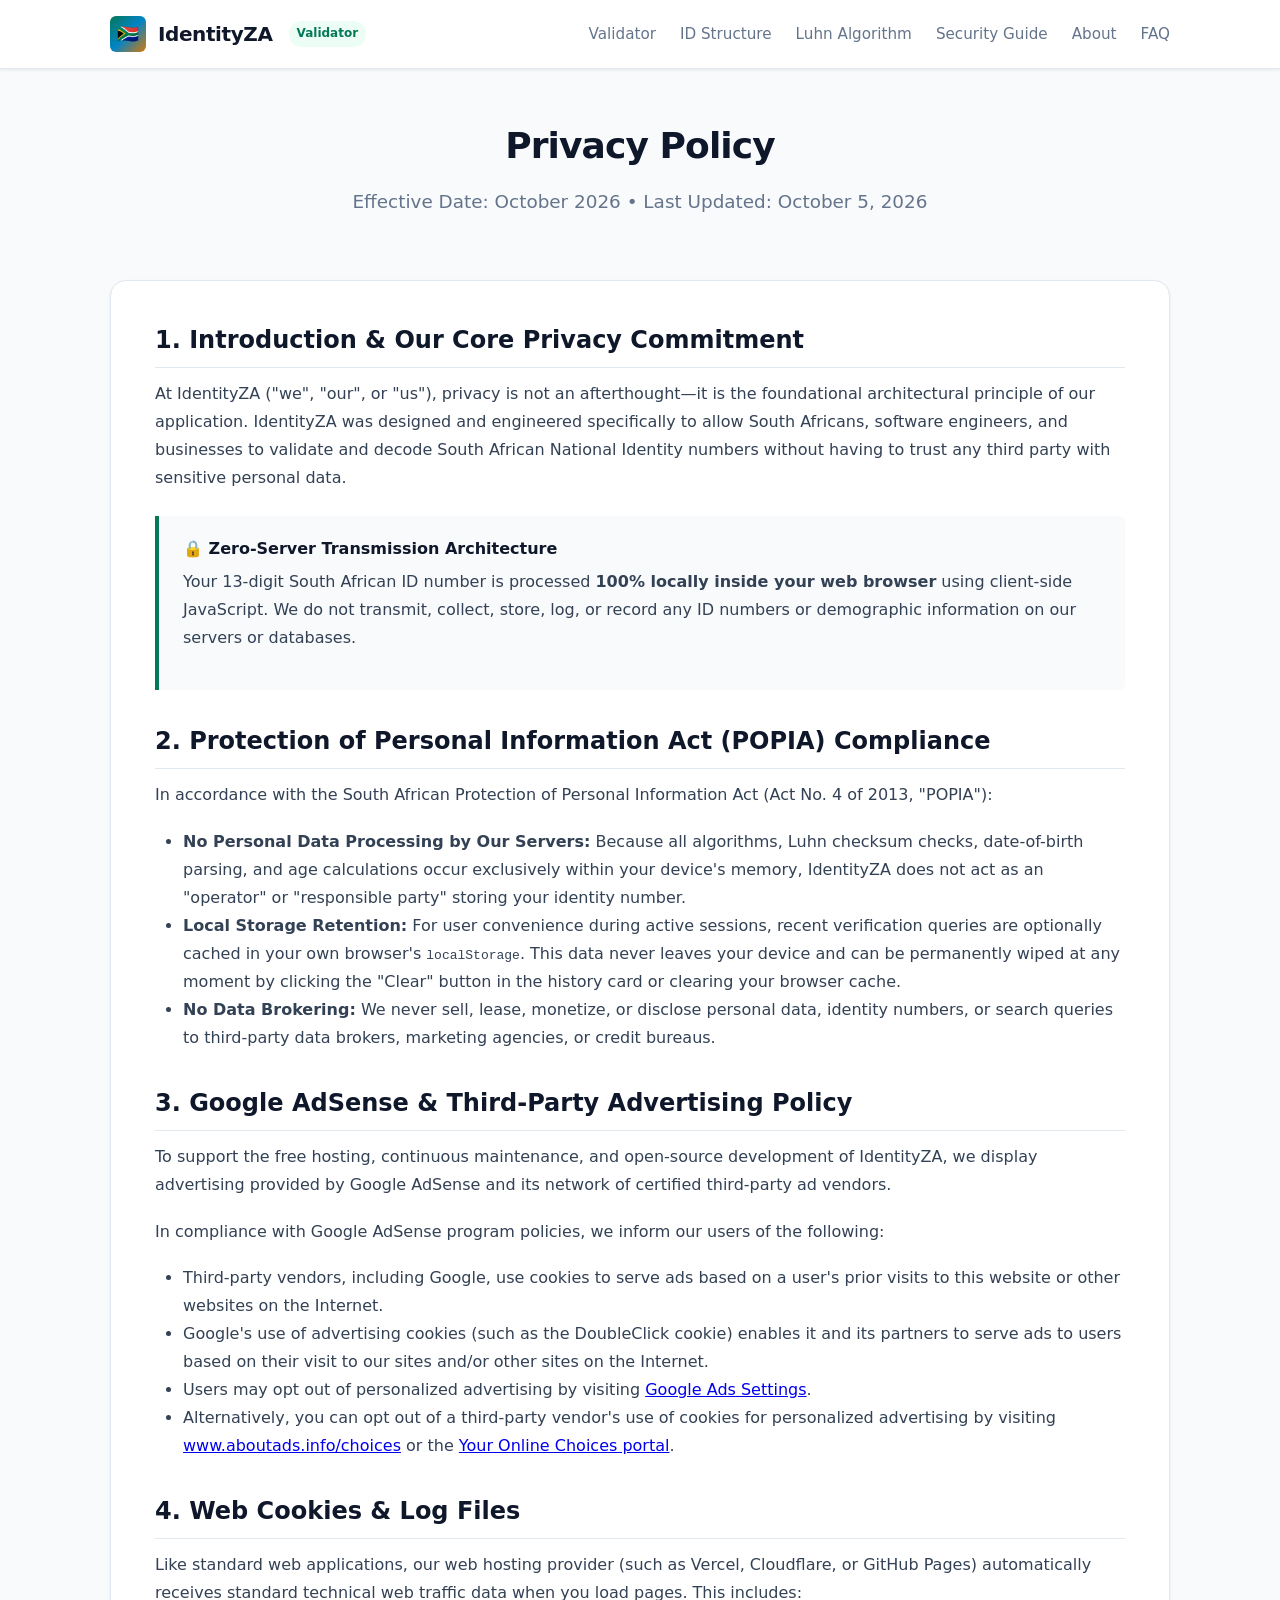
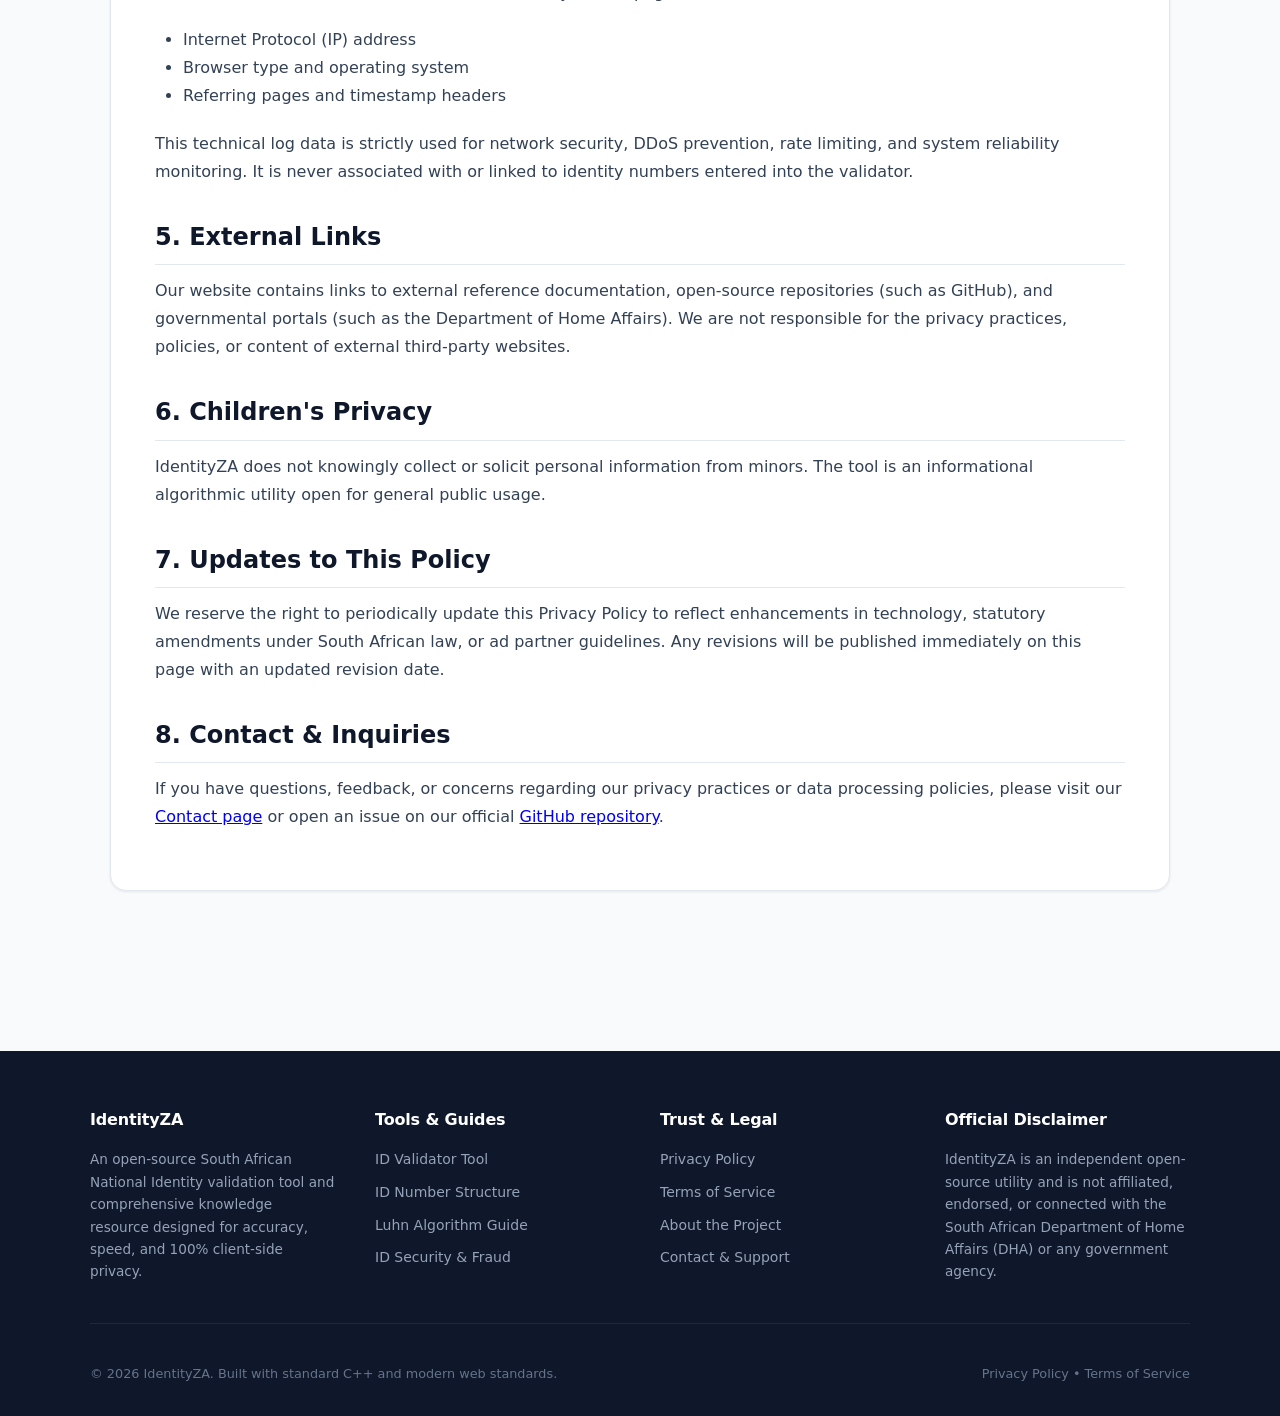
==== web/privacy.html @ 0f30c58f "Update website pages" ====
<!DOCTYPE html>
<html lang="en">
<head>
  <meta charset="UTF-8">
  <meta name="viewport" content="width=device-width, initial-scale=1.0">
  <title>Privacy Policy - IdentityZA</title>
  <meta name="description" content="IdentityZA Privacy Policy: Learn how our zero-server client-side architecture protects your personal information, in compliance with POPIA and Google AdSense guidelines.">
  <link rel="stylesheet" href="style.css">
</head>
<body>

  <!-- Site Navigation -->
  <header class="site-header">
    <div class="header-container">
      <a href="index.html" class="brand">
        <span class="brand-flag">🇿🇦</span>
        <span class="brand-title">IdentityZA</span>
        <span class="brand-tag">Validator</span>
      </a>
      <nav class="nav-links">
        <a href="index.html#validator">Validator</a>
        <a href="index.html#how-it-works">ID Structure</a>
        <a href="index.html#luhn-algorithm">Luhn Algorithm</a>
        <a href="index.html#security-guide">Security Guide</a>
        <a href="about.html">About</a>
        <a href="index.html#faq">FAQ</a>
      </nav>
    </div>
  </header>

  <main class="main-content">
    <div class="page-hero">
      <h1>Privacy Policy</h1>
      <p>Effective Date: October 2026 • Last Updated: October 5, 2026</p>
    </div>

    <article class="page-body">
      <h2>1. Introduction & Our Core Privacy Commitment</h2>
      <p>At IdentityZA ("we", "our", or "us"), privacy is not an afterthought—it is the foundational architectural principle of our application. IdentityZA was designed and engineered specifically to allow South Africans, software engineers, and businesses to validate and decode South African National Identity numbers without having to trust any third party with sensitive personal data.</p>
      
      <div class="callout-box">
        <h4>🔒 Zero-Server Transmission Architecture</h4>
        <p>Your 13-digit South African ID number is processed <strong>100% locally inside your web browser</strong> using client-side JavaScript. We do not transmit, collect, store, log, or record any ID numbers or demographic information on our servers or databases.</p>
      </div>

      <h2>2. Protection of Personal Information Act (POPIA) Compliance</h2>
      <p>In accordance with the South African Protection of Personal Information Act (Act No. 4 of 2013, "POPIA"):</p>
      <ul>
        <li><strong>No Personal Data Processing by Our Servers:</strong> Because all algorithms, Luhn checksum checks, date-of-birth parsing, and age calculations occur exclusively within your device's memory, IdentityZA does not act as an "operator" or "responsible party" storing your identity number.</li>
        <li><strong>Local Storage Retention:</strong> For user convenience during active sessions, recent verification queries are optionally cached in your own browser's <code>localStorage</code>. This data never leaves your device and can be permanently wiped at any moment by clicking the "Clear" button in the history card or clearing your browser cache.</li>
        <li><strong>No Data Brokering:</strong> We never sell, lease, monetize, or disclose personal data, identity numbers, or search queries to third-party data brokers, marketing agencies, or credit bureaus.</li>
      </ul>

      <h2>3. Google AdSense & Third-Party Advertising Policy</h2>
      <p>To support the free hosting, continuous maintenance, and open-source development of IdentityZA, we display advertising provided by Google AdSense and its network of certified third-party ad vendors.</p>
      <p>In compliance with Google AdSense program policies, we inform our users of the following:</p>
      <ul>
        <li>Third-party vendors, including Google, use cookies to serve ads based on a user's prior visits to this website or other websites on the Internet.</li>
        <li>Google's use of advertising cookies (such as the DoubleClick cookie) enables it and its partners to serve ads to users based on their visit to our sites and/or other sites on the Internet.</li>
        <li>Users may opt out of personalized advertising by visiting <a href="https://www.google.com/settings/ads" target="_blank" rel="noopener noreferrer">Google Ads Settings</a>.</li>
        <li>Alternatively, you can opt out of a third-party vendor's use of cookies for personalized advertising by visiting <a href="https://www.aboutads.info/choices/" target="_blank" rel="noopener noreferrer">www.aboutads.info/choices</a> or the <a href="https://www.youronlinechoices.com/" target="_blank" rel="noopener noreferrer">Your Online Choices portal</a>.</li>
      </ul>

      <h2>4. Web Cookies & Log Files</h2>
      <p>Like standard web applications, our web hosting provider (such as Vercel, Cloudflare, or GitHub Pages) automatically receives standard technical web traffic data when you load pages. This includes:</p>
      <ul>
        <li>Internet Protocol (IP) address</li>
        <li>Browser type and operating system</li>
        <li>Referring pages and timestamp headers</li>
      </ul>
      <p>This technical log data is strictly used for network security, DDoS prevention, rate limiting, and system reliability monitoring. It is never associated with or linked to identity numbers entered into the validator.</p>

      <h2>5. External Links</h2>
      <p>Our website contains links to external reference documentation, open-source repositories (such as GitHub), and governmental portals (such as the Department of Home Affairs). We are not responsible for the privacy practices, policies, or content of external third-party websites.</p>

      <h2>6. Children's Privacy</h2>
      <p>IdentityZA does not knowingly collect or solicit personal information from minors. The tool is an informational algorithmic utility open for general public usage.</p>

      <h2>7. Updates to This Policy</h2>
      <p>We reserve the right to periodically update this Privacy Policy to reflect enhancements in technology, statutory amendments under South African law, or ad partner guidelines. Any revisions will be published immediately on this page with an updated revision date.</p>

      <h2>8. Contact & Inquiries</h2>
      <p>If you have questions, feedback, or concerns regarding our privacy practices or data processing policies, please visit our <a href="contact.html">Contact page</a> or open an issue on our official <a href="https://github.com/Manzini-Son/identityza" target="_blank" rel="noopener noreferrer">GitHub repository</a>.</p>
    </article>
  </main>

  <!-- Site Footer -->
  <footer class="site-footer">
    <div class="footer-container">
      <div class="footer-top">
        <div class="footer-col">
          <h4>IdentityZA</h4>
          <p>An open-source South African National Identity validation tool and comprehensive knowledge resource designed for accuracy, speed, and 100% client-side privacy.</p>
        </div>
        <div class="footer-col">
          <h4>Tools & Guides</h4>
          <ul>
            <li><a href="index.html#validator">ID Validator Tool</a></li>
            <li><a href="index.html#how-it-works">ID Number Structure</a></li>
            <li><a href="index.html#luhn-algorithm">Luhn Algorithm Guide</a></li>
            <li><a href="index.html#security-guide">ID Security & Fraud</a></li>
          </ul>
        </div>
        <div class="footer-col">
          <h4>Trust & Legal</h4>
          <ul>
            <li><a href="privacy.html">Privacy Policy</a></li>
            <li><a href="terms.html">Terms of Service</a></li>
            <li><a href="about.html">About the Project</a></li>
            <li><a href="contact.html">Contact & Support</a></li>
          </ul>
        </div>
        <div class="footer-col">
          <h4>Official Disclaimer</h4>
          <p>IdentityZA is an independent open-source utility and is not affiliated, endorsed, or connected with the South African Department of Home Affairs (DHA) or any government agency.</p>
        </div>
      </div>
      <div class="footer-bottom">
        <p>© 2026 IdentityZA. Built with standard C++ and modern web standards.</p>
        <p><a href="privacy.html">Privacy Policy</a> • <a href="terms.html">Terms of Service</a></p>
      </div>
    </div>
  </footer>

</body>
</html>
---- web/style.css ----
/* identityza - Web Stylesheet */

:root {
  --primary: #047857;         /* Deep emerald */
  --primary-hover: #065f46;
  --primary-light: #ecfdf5;
  --accent: #d97706;          /* Warm amber */
  --bg: #f8fafc;              /* Soft slate background */
  --card-bg: #ffffff;
  --text-main: #0f172a;
  --text-muted: #64748b;
  --border: #e2e8f0;
  --border-focus: #059669;
  --success: #15803d;
  --success-bg: #f0fdf4;
  --danger: #b91c1c;
  --danger-bg: #fef2f2;
  --radius-lg: 16px;
  --radius-md: 10px;
  --radius-sm: 6px;
  --shadow-sm: 0 1px 3px rgba(0, 0, 0, 0.08);
  --shadow-md: 0 4px 6px -1px rgba(0, 0, 0, 0.08), 0 2px 4px -2px rgba(0, 0, 0, 0.06);
  --shadow-lg: 0 10px 15px -3px rgba(0, 0, 0, 0.08), 0 4px 6px -4px rgba(0, 0, 0, 0.04);
  --font-sans: system-ui, -apple-system, BlinkMacSystemFont, 'Segoe UI', Roboto, Helvetica, Arial, sans-serif;
  --font-mono: 'SFMono-Regular', Consolas, 'Liberation Mono', Menlo, Courier, monospace;
}

* {
  box-sizing: border-box;
  margin: 0;
  padding: 0;
}

body {
  font-family: var(--font-sans);
  background-color: var(--bg);
  color: var(--text-main);
  line-height: 1.6;
  min-height: 100vh;
  display: flex;
  flex-direction: column;
}

/* Header & Navigation */
.site-header {
  background: #ffffff;
  border-bottom: 1px solid var(--border);
  padding: 1rem 0;
  position: sticky;
  top: 0;
  z-index: 50;
  box-shadow: var(--shadow-sm);
}

.header-container {
  max-width: 1100px;
  margin: 0 auto;
  padding: 0 1.25rem;
  display: flex;
  align-items: center;
  justify-content: space-between;
}

.brand {
  display: flex;
  align-items: center;
  gap: 0.75rem;
  text-decoration: none;
  color: var(--text-main);
}

.brand-flag {
  display: inline-flex;
  align-items: center;
  justify-content: center;
  width: 36px;
  height: 36px;
  border-radius: var(--radius-sm);
  background: linear-gradient(135deg, #047857 0%, #0284c7 50%, #d97706 100%);
  color: #fff;
  font-weight: 700;
  font-size: 1.1rem;
}

.brand-title {
  font-size: 1.25rem;
  font-weight: 800;
  letter-spacing: -0.02em;
}

.brand-tag {
  background: var(--primary-light);
  color: var(--primary);
  font-size: 0.75rem;
  font-weight: 600;
  padding: 0.2rem 0.5rem;
  border-radius: 999px;
  margin-left: 0.25rem;
}

.nav-links {
  display: flex;
  gap: 1.5rem;
  align-items: center;
}

.nav-links a {
  color: var(--text-muted);
  text-decoration: none;
  font-size: 0.95rem;
  font-weight: 500;
  transition: color 0.15s ease;
}

.nav-links a:hover {
  color: var(--primary);
}

/* Main Layout */
.main-content {
  flex: 1;
  max-width: 1100px;
  margin: 0 auto;
  padding: 1.5rem 1.25rem 3rem;
  width: 100%;
}

/* Google AdSense Wrappers (Policy compliant: safe spacing, labelled as 'Advertisement') */
.ad-slot-wrapper {
  margin: 1.75rem auto;
  text-align: center;
  width: 100%;
  max-width: 970px;
  overflow: hidden;
}

.ad-label {
  display: block;
  font-size: 0.7rem;
  text-transform: uppercase;
  letter-spacing: 0.08em;
  color: var(--text-muted);
  margin-bottom: 0.35rem;
}

.ad-preview-banner {
  display: flex;
  flex-direction: column;
  align-items: center;
  justify-content: center;
  background: #f1f5f9;
  border: 1px dashed #cbd5e1;
  border-radius: var(--radius-md);
  padding: 1.5rem 1rem;
  min-height: 90px;
  color: #475569;
  font-size: 0.85rem;
}

.ad-preview-banner strong {
  color: #0f172a;
  font-size: 0.95rem;
  margin-bottom: 0.25rem;
}

.ad-preview-banner span {
  font-size: 0.8rem;
  color: var(--text-muted);
}

/* Hero Section */
.hero-card {
  background: var(--card-bg);
  border: 1px solid var(--border);
  border-radius: var(--radius-lg);
  padding: 2.25rem;
  box-shadow: var(--shadow-md);
  margin-bottom: 2rem;
}

.hero-header {
  text-align: center;
  max-width: 680px;
  margin: 0 auto 1.75rem;
}

.hero-header h1 {
  font-size: 1.95rem;
  font-weight: 800;
  letter-spacing: -0.025em;
  color: var(--text-main);
  margin-bottom: 0.5rem;
}

.hero-header p {
  color: var(--text-muted);
  font-size: 1.05rem;
}

/* Form & Input Section */
.validator-form {
  max-width: 640px;
  margin: 0 auto;
}

.form-group {
  margin-bottom: 1.25rem;
}

.input-label {
  display: block;
  font-weight: 600;
  font-size: 0.95rem;
  margin-bottom: 0.25rem;
  color: var(--text-main);
}

.input-hint {
  display: block;
  font-size: 0.825rem;
  color: var(--text-muted);
  margin-bottom: 0.5rem;
}

.input-box-wrapper {
  position: relative;
  display: flex;
  align-items: center;
}

.id-input {
  width: 100%;
  padding: 0.875rem 1rem;
  font-size: 1.2rem;
  font-family: var(--font-mono);
  letter-spacing: 0.12em;
  border: 2px solid var(--border);
  border-radius: var(--radius-md);
  background-color: #ffffff;
  color: var(--text-main);
  outline: none;
  transition: all 0.2s ease;
}

.id-input:focus {
  border-color: var(--border-focus);
  box-shadow: 0 0 0 4px rgba(5, 150, 105, 0.15);
}

/* Modern Validation States (:user-invalid and :user-valid) */
.id-input:user-invalid {
  border-color: var(--danger);
  background-color: var(--danger-bg);
}

.id-input:user-valid {
  border-color: var(--success);
}

.input-error-msg {
  display: none;
  color: var(--danger);
  font-size: 0.875rem;
  font-weight: 500;
  margin-top: 0.5rem;
}

/* Sample ID Quick Pills */
.sample-presets {
  margin-top: 0.75rem;
  display: flex;
  flex-wrap: wrap;
  align-items: center;
  gap: 0.5rem;
}

.sample-label {
  font-size: 0.8rem;
  font-weight: 600;
  color: var(--text-muted);
}

.preset-pill {
  background: #f1f5f9;
  border: 1px solid var(--border);
  color: #334155;
  padding: 0.25rem 0.65rem;
  border-radius: 999px;
  font-size: 0.8rem;
  cursor: pointer;
  transition: background 0.15s ease, border-color 0.15s ease;
}

.preset-pill:hover {
  background: #e2e8f0;
  border-color: #cbd5e1;
}

/* Form Actions */
.form-actions {
  display: flex;
  gap: 0.75rem;
  margin-top: 1.5rem;
}

.btn-primary {
  flex: 2;
  background-color: var(--primary);
  color: #ffffff;
  border: none;
  padding: 0.85rem 1.5rem;
  font-size: 1rem;
  font-weight: 600;
  border-radius: var(--radius-md);
  cursor: pointer;
  transition: background-color 0.15s ease, transform 0.05s ease;
}

.btn-primary:hover {
  background-color: var(--primary-hover);
}

.btn-primary:active {
  transform: translateY(1px);
}

.btn-secondary {
  flex: 1;
  background-color: #f1f5f9;
  color: #334155;
  border: 1px solid var(--border);
  padding: 0.85rem 1rem;
  font-size: 0.95rem;
  font-weight: 600;
  border-radius: var(--radius-md);
  cursor: pointer;
  transition: background-color 0.15s ease;
}

.btn-secondary:hover {
  background-color: #e2e8f0;
}

/* Result Card */
.result-card {
  margin-top: 2rem;
  border: 1px solid var(--border);
  border-radius: var(--radius-md);
  background: #ffffff;
  overflow: hidden;
  box-shadow: var(--shadow-sm);
  animation: fadeIn 0.25s ease-out;
}

@keyframes fadeIn {
  from { opacity: 0; transform: translateY(6px); }
  to { opacity: 1; transform: translateY(0); }
}

.result-card-header {
  padding: 1rem 1.25rem;
  background: #f8fafc;
  border-bottom: 1px solid var(--border);
  display: flex;
  align-items: center;
  justify-content: space-between;
}

.status-badge {
  display: inline-flex;
  align-items: center;
  gap: 0.4rem;
  padding: 0.35rem 0.85rem;
  border-radius: 999px;
  font-weight: 700;
  font-size: 0.85rem;
}

.status-valid {
  background-color: var(--success-bg);
  color: var(--success);
  border: 1px solid #bbf7d0;
}

.status-invalid {
  background-color: var(--danger-bg);
  color: var(--danger);
  border: 1px solid #fecaca;
}

.btn-copy {
  background: #ffffff;
  border: 1px solid var(--border);
  color: #334155;
  padding: 0.35rem 0.75rem;
  font-size: 0.8rem;
  font-weight: 600;
  border-radius: var(--radius-sm);
  cursor: pointer;
  transition: all 0.15s ease;
}

.btn-copy:hover {
  background: #f1f5f9;
}

.btn-copy.btn-success {
  background: var(--success);
  color: #ffffff;
  border-color: var(--success);
}

.result-grid {
  display: grid;
  grid-template-columns: repeat(auto-fit, minmax(200px, 1fr));
  gap: 1px;
  background: var(--border);
}

.result-item {
  background: #ffffff;
  padding: 1.15rem 1.25rem;
}

.result-key {
  font-size: 0.8rem;
  text-transform: uppercase;
  letter-spacing: 0.05em;
  color: var(--text-muted);
  margin-bottom: 0.35rem;
}

.result-value {
  font-size: 1.15rem;
  font-weight: 700;
  color: var(--text-main);
}

.val-valid {
  color: var(--success);
}

.val-invalid {
  color: var(--danger);
}

/* History Box */
.history-section {
  margin-top: 1.75rem;
  background: #f8fafc;
  border-radius: var(--radius-md);
  padding: 1rem 1.25rem;
  border: 1px solid var(--border);
}

.history-header {
  display: flex;
  justify-content: space-between;
  align-items: center;
  margin-bottom: 0.75rem;
}

.history-title {
  font-size: 0.9rem;
  font-weight: 700;
  color: var(--text-main);
}

.btn-text-sm {
  background: transparent;
  border: none;
  color: var(--text-muted);
  font-size: 0.8rem;
  cursor: pointer;
  text-decoration: underline;
}

.btn-text-sm:hover {
  color: var(--danger);
}

.history-list {
  list-style: none;
  display: flex;
  flex-direction: column;
  gap: 0.5rem;
}

.history-item {
  display: flex;
  justify-content: space-between;
  align-items: center;
  background: #ffffff;
  border: 1px solid var(--border);
  padding: 0.6rem 0.85rem;
  border-radius: var(--radius-sm);
  font-size: 0.85rem;
  cursor: pointer;
  transition: border-color 0.15s ease;
}

.history-item:hover {
  border-color: var(--primary);
}

.history-main strong {
  font-family: var(--font-mono);
  margin-right: 0.5rem;
}

.badge {
  font-size: 0.7rem;
  padding: 0.15rem 0.45rem;
  border-radius: 999px;
  font-weight: 600;
}

.badge-valid { background: #dcfce7; color: #166534; }
.badge-invalid { background: #fee2e2; color: #991b1b; }

.history-sub {
  color: var(--text-muted);
  font-size: 0.8rem;
}

.history-empty {
  font-size: 0.825rem;
  color: var(--text-muted);
  font-style: italic;
}

/* Educational / SEO Content (High Quality for AdSense Approval) */
.info-section {
  display: grid;
  grid-template-columns: 1fr;
  gap: 2rem;
  margin-top: 2.5rem;
}

.card {
  background: #ffffff;
  border: 1px solid var(--border);
  border-radius: var(--radius-lg);
  padding: 2rem;
  box-shadow: var(--shadow-sm);
}

.card h2 {
  font-size: 1.45rem;
  font-weight: 800;
  margin-bottom: 1rem;
  color: var(--text-main);
}

.card p {
  color: #334155;
  margin-bottom: 1rem;
}

/* Structure Table */
.table-wrapper {
  overflow-x: auto;
  margin: 1.25rem 0;
}

.info-table {
  width: 100%;
  border-collapse: collapse;
  font-size: 0.925rem;
}

.info-table th,
.info-table td {
  padding: 0.75rem 1rem;
  border: 1px solid var(--border);
  text-align: left;
}

.info-table th {
  background: #f1f5f9;
  font-weight: 700;
  color: #1e293b;
}

.info-table tr:nth-child(even) td {
  background: #f8fafc;
}

/* FAQ Section */
.faq-list {
  display: flex;
  flex-direction: column;
  gap: 1rem;
  margin-top: 1rem;
}

.faq-item {
  border: 1px solid var(--border);
  border-radius: var(--radius-md);
  padding: 1.25rem;
  background: #fafafa;
}

.faq-question {
  font-weight: 700;
  font-size: 1.05rem;
  color: var(--text-main);
  margin-bottom: 0.4rem;
}

.faq-answer {
  color: #475569;
  font-size: 0.95rem;
  line-height: 1.6;
}

/* Deep Guide & Educational Styles */
.guide-section {
  margin-top: 2.5rem;
}

.article-card {
  background: var(--card-bg);
  border: 1px solid var(--border);
  border-radius: var(--radius-lg);
  padding: 2.25rem;
  margin-bottom: 2rem;
  box-shadow: var(--shadow-sm);
}

.article-card h2 {
  font-size: 1.6rem;
  font-weight: 800;
  letter-spacing: -0.02em;
  color: var(--text-main);
  margin-bottom: 1rem;
}

.article-card h3 {
  font-size: 1.25rem;
  font-weight: 700;
  color: var(--text-main);
  margin: 1.5rem 0 0.6rem;
}

.article-card p {
  color: #334155;
  font-size: 1rem;
  line-height: 1.7;
  margin-bottom: 1rem;
}

.article-card ul, .article-card ol {
  margin: 0.75rem 0 1.25rem 1.75rem;
  color: #334155;
  line-height: 1.75;
}

.article-card li {
  margin-bottom: 0.4rem;
}

.callout-box {
  background: #f8fafc;
  border-left: 4px solid var(--primary);
  border-radius: 0 var(--radius-sm) var(--radius-sm) 0;
  padding: 1.25rem 1.5rem;
  margin: 1.5rem 0;
}

.callout-box.callout-warning {
  border-left-color: var(--accent);
  background: #fffbeb;
}

.callout-box.callout-info {
  border-left-color: #0284c7;
  background: #f0f9ff;
}

.callout-box h4 {
  font-size: 1rem;
  font-weight: 700;
  margin-bottom: 0.35rem;
  color: var(--text-main);
}

.callout-box p {
  font-size: 0.925rem;
  color: #475569;
  margin: 0;
  line-height: 1.6;
}

.math-walkthrough {
  background: #f1f5f9;
  border: 1px solid var(--border);
  border-radius: var(--radius-md);
  padding: 1.25rem;
  margin: 1.25rem 0;
  font-family: var(--font-mono);
  font-size: 0.9rem;
  overflow-x: auto;
}

.code-block {
  background: #0f172a;
  color: #e2e8f0;
  border-radius: var(--radius-md);
  padding: 1.25rem 1.5rem;
  font-family: var(--font-mono);
  font-size: 0.85rem;
  line-height: 1.6;
  overflow-x: auto;
  margin: 1.25rem 0;
}

.grid-two {
  display: grid;
  grid-template-columns: repeat(auto-fit, minmax(280px, 1fr));
  gap: 1.25rem;
  margin: 1.25rem 0;
}

.grid-card {
  background: #f8fafc;
  border: 1px solid var(--border);
  border-radius: var(--radius-md);
  padding: 1.25rem;
}

.grid-card h4 {
  font-size: 1.05rem;
  font-weight: 700;
  color: var(--text-main);
  margin-bottom: 0.5rem;
}

.grid-card p {
  font-size: 0.9rem;
  color: #475569;
  margin: 0;
  line-height: 1.55;
}

/* Privacy & Disclaimer Notice */
.privacy-banner {
  background: #eff6ff;
  border: 1px solid #bfdbfe;
  border-radius: var(--radius-md);
  padding: 1.25rem;
  display: flex;
  gap: 1rem;
  align-items: flex-start;
  margin-top: 2rem;
}

.privacy-banner-icon {
  font-size: 1.5rem;
}

.privacy-banner-content h3 {
  font-size: 1rem;
  font-weight: 700;
  color: #1e3a8a;
  margin-bottom: 0.25rem;
}

.privacy-banner-content p {
  font-size: 0.875rem;
  color: #1e40af;
  margin: 0;
}

/* Standalone Page Styles */
.page-hero {
  text-align: center;
  margin-bottom: 2.5rem;
  padding: 1.5rem 0;
}

.page-hero h1 {
  font-size: 2.25rem;
  font-weight: 800;
  color: var(--text-main);
  letter-spacing: -0.025em;
  margin-bottom: 0.75rem;
}

.page-hero p {
  font-size: 1.15rem;
  color: var(--text-muted);
  max-width: 680px;
  margin: 0 auto;
}

.page-body {
  background: var(--card-bg);
  border: 1px solid var(--border);
  border-radius: var(--radius-lg);
  padding: 2.5rem 2.75rem;
  box-shadow: var(--shadow-sm);
  margin-bottom: 3rem;
}

.page-body h2 {
  font-size: 1.5rem;
  font-weight: 800;
  color: var(--text-main);
  margin: 2rem 0 0.75rem;
  padding-bottom: 0.5rem;
  border-bottom: 1px solid var(--border);
}

.page-body h2:first-of-type {
  margin-top: 0;
}

.page-body h3 {
  font-size: 1.2rem;
  font-weight: 700;
  color: var(--text-main);
  margin: 1.25rem 0 0.5rem;
}

.page-body p {
  font-size: 1rem;
  line-height: 1.75;
  color: #334155;
  margin-bottom: 1.15rem;
}

.page-body ul, .page-body ol {
  margin: 0.75rem 0 1.25rem 1.75rem;
  color: #334155;
  line-height: 1.75;
}

.contact-card {
  display: flex;
  align-items: center;
  gap: 1.25rem;
  background: #f8fafc;
  border: 1px solid var(--border);
  border-radius: var(--radius-md);
  padding: 1.5rem;
  margin: 1.5rem 0;
}

.contact-icon {
  font-size: 2rem;
}

.contact-info h4 {
  font-size: 1.1rem;
  font-weight: 700;
  color: var(--text-main);
  margin-bottom: 0.25rem;
}

.contact-info p {
  margin: 0;
  color: var(--text-muted);
  font-size: 0.95rem;
}

/* Footer */
.site-footer {
  background: #0f172a;
  color: #94a3b8;
  padding: 3.5rem 1.25rem 2rem;
  margin-top: 4rem;
  font-size: 0.9rem;
}

.footer-container {
  max-width: 1100px;
  margin: 0 auto;
}

.footer-top {
  display: grid;
  grid-template-columns: repeat(auto-fit, minmax(220px, 1fr));
  gap: 2.5rem;
  margin-bottom: 2.5rem;
  padding-bottom: 2.5rem;
  border-bottom: 1px solid #1e293b;
}

.footer-col h4 {
  color: #ffffff;
  font-size: 1rem;
  font-weight: 700;
  margin-bottom: 1rem;
  letter-spacing: -0.01em;
}

.footer-col p {
  font-size: 0.85rem;
  line-height: 1.65;
  color: #94a3b8;
}

.footer-col ul {
  list-style: none;
  padding: 0;
  margin: 0;
}

.footer-col li {
  margin-bottom: 0.6rem;
}

.footer-col a {
  color: #94a3b8;
  text-decoration: none;
  font-size: 0.875rem;
  transition: color 0.15s ease;
}

.footer-col a:hover {
  color: #38bdf8;
}

.footer-bottom {
  display: flex;
  flex-wrap: wrap;
  align-items: center;
  justify-content: space-between;
  gap: 1rem;
  font-size: 0.8rem;
  color: #64748b;
}

.footer-bottom a {
  color: #64748b;
  text-decoration: none;
}

.footer-bottom a:hover {
  color: #94a3b8;
}

@media (max-width: 768px) {
  .hero-card {
    padding: 1.5rem;
  }
  .form-actions {
    flex-direction: column;
  }
  .btn-primary, .btn-secondary {
    width: 100%;
  }
  .page-body {
    padding: 1.5rem;
  }
  .nav-links {
    gap: 0.85rem;
  }
}
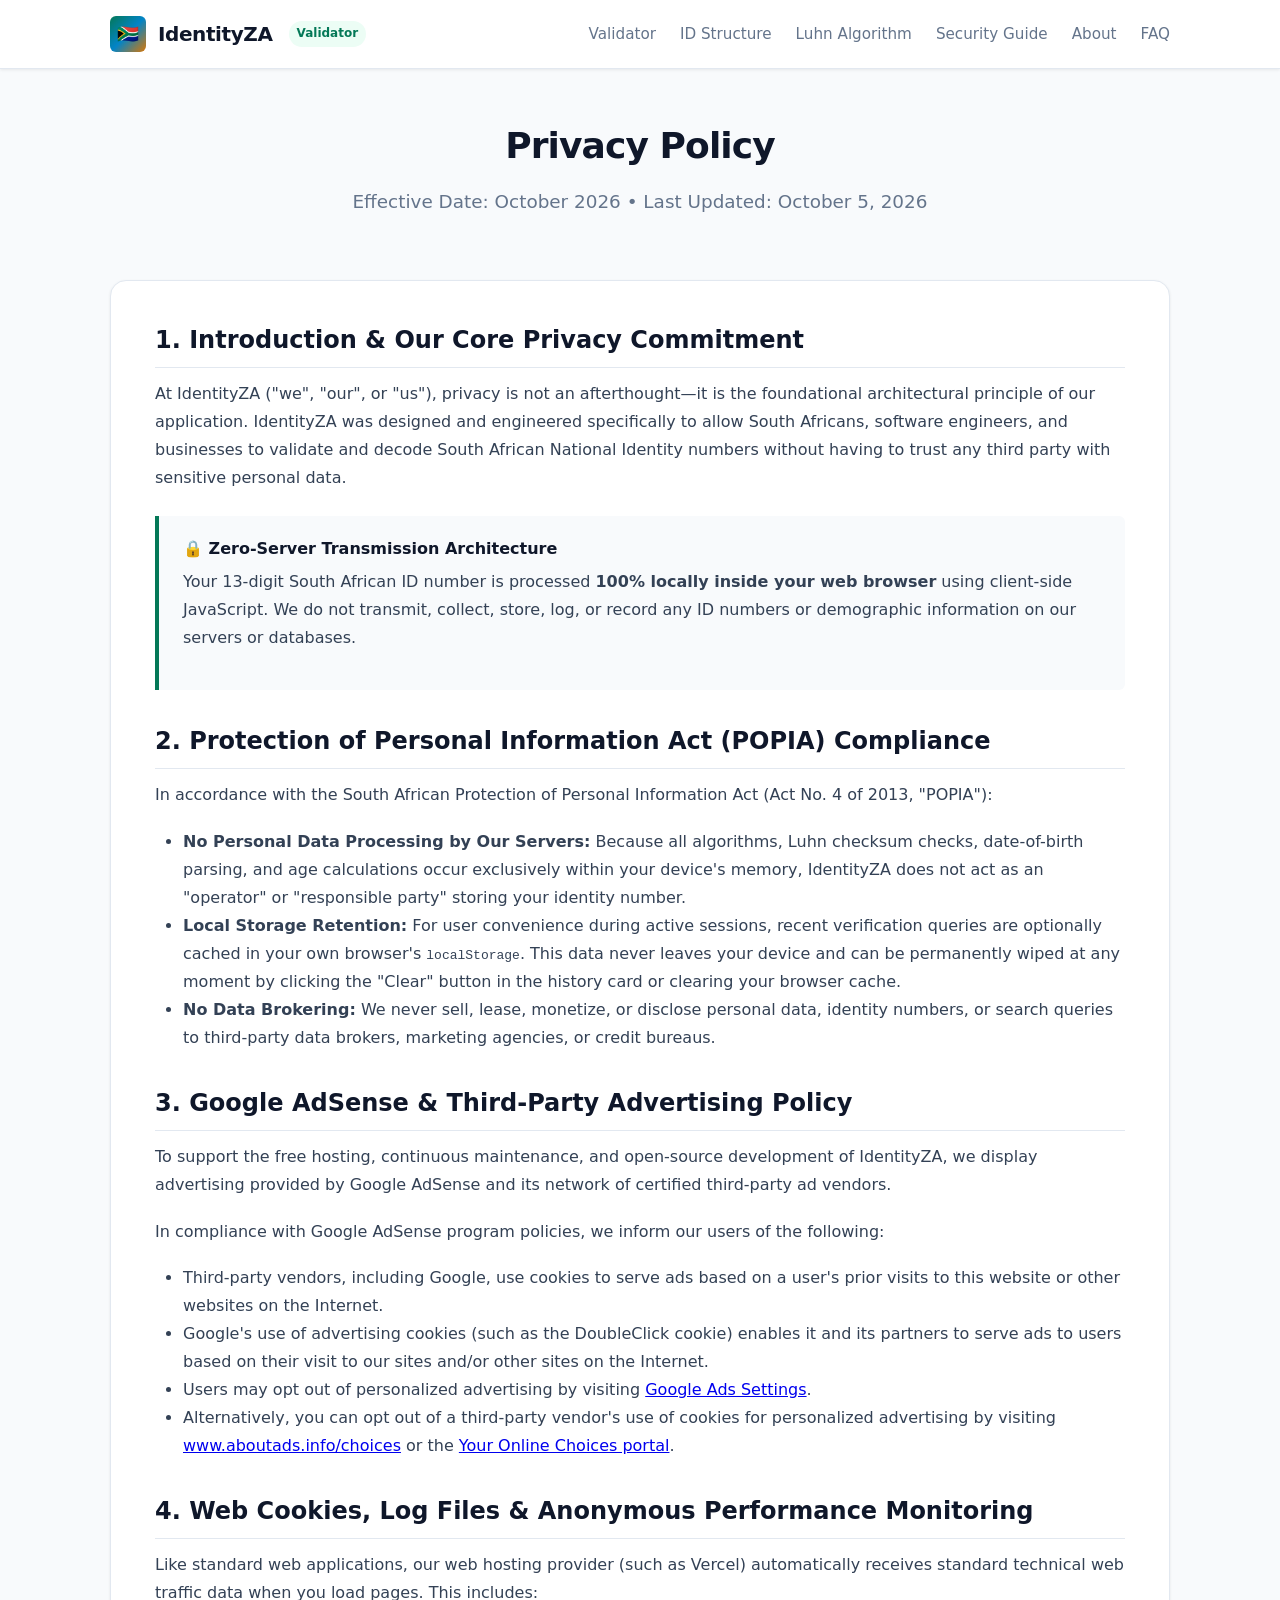
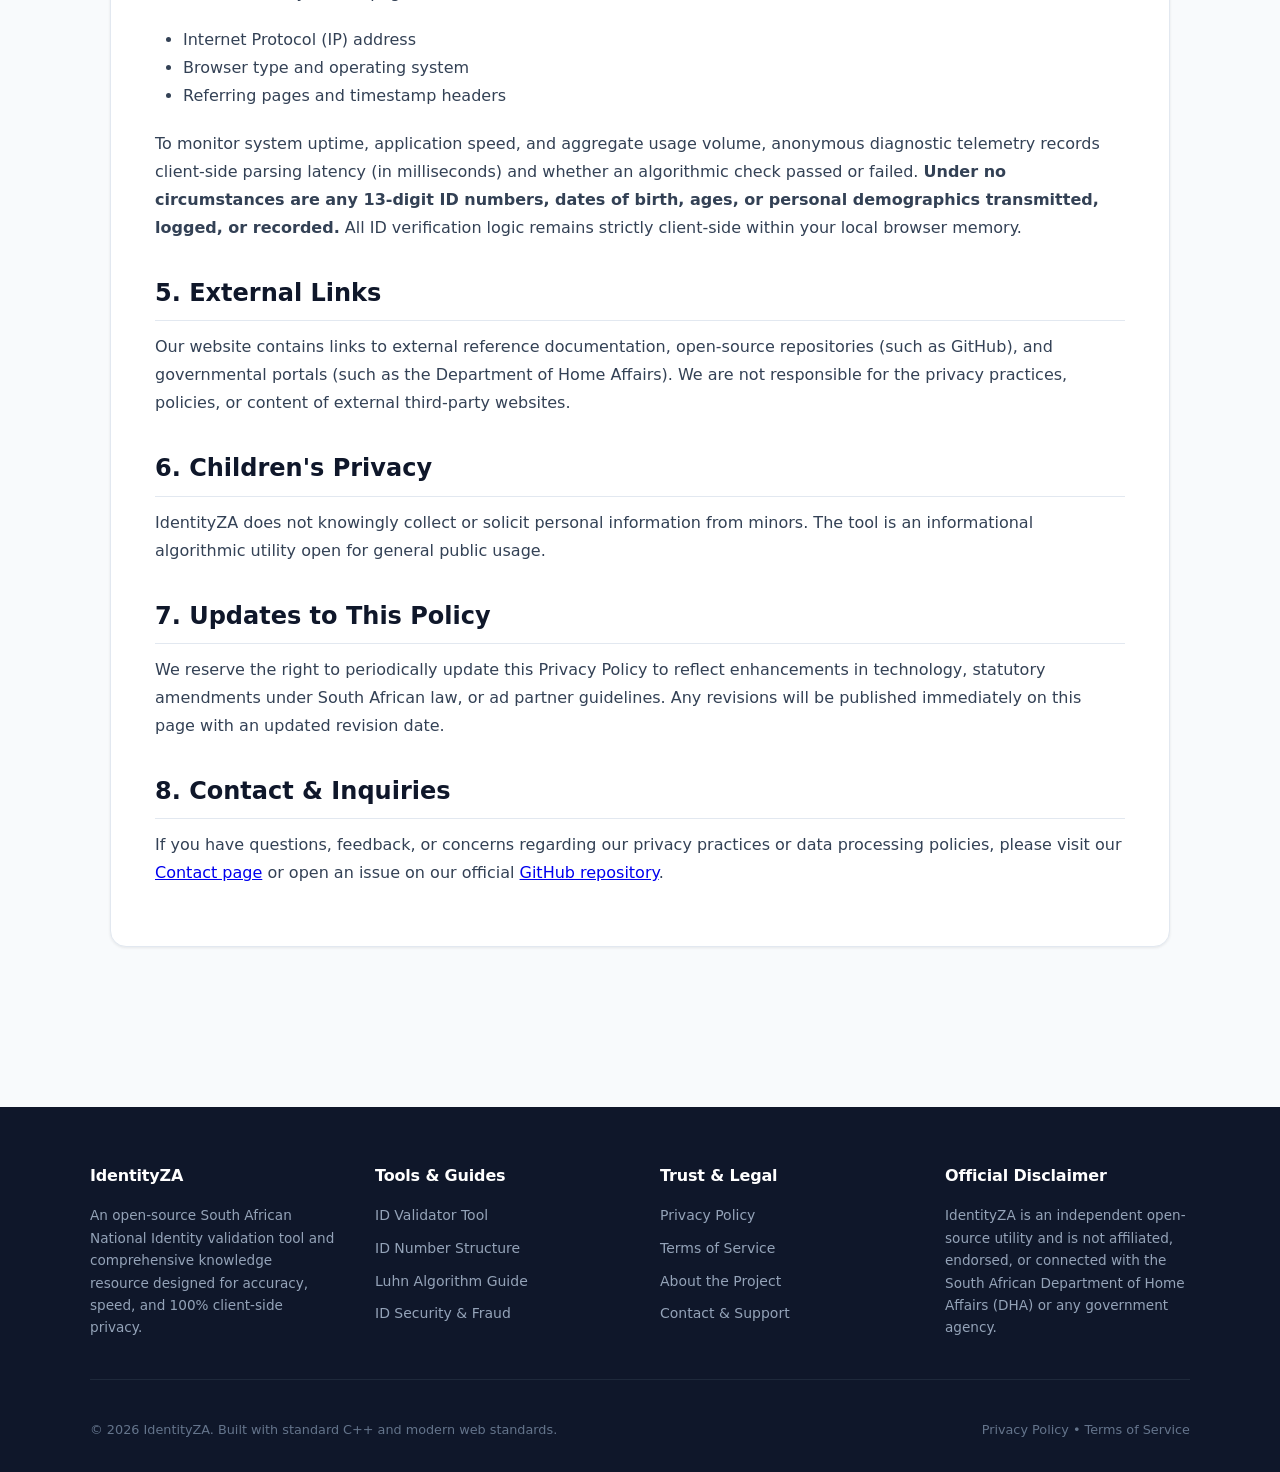
==== commit 423bfd06: "Added analytics logic" ====
--- a/web/privacy.html
+++ b/web/privacy.html
@@ -61,14 +61,14 @@
         <li>Alternatively, you can opt out of a third-party vendor's use of cookies for personalized advertising by visiting <a href="https://www.aboutads.info/choices/" target="_blank" rel="noopener noreferrer">www.aboutads.info/choices</a> or the <a href="https://www.youronlinechoices.com/" target="_blank" rel="noopener noreferrer">Your Online Choices portal</a>.</li>
       </ul>
 
-      <h2>4. Web Cookies & Log Files</h2>
-      <p>Like standard web applications, our web hosting provider (such as Vercel, Cloudflare, or GitHub Pages) automatically receives standard technical web traffic data when you load pages. This includes:</p>
+      <h2>4. Web Cookies, Log Files & Anonymous Performance Monitoring</h2>
+      <p>Like standard web applications, our web hosting provider (such as Vercel) automatically receives standard technical web traffic data when you load pages. This includes:</p>
       <ul>
         <li>Internet Protocol (IP) address</li>
         <li>Browser type and operating system</li>
         <li>Referring pages and timestamp headers</li>
       </ul>
-      <p>This technical log data is strictly used for network security, DDoS prevention, rate limiting, and system reliability monitoring. It is never associated with or linked to identity numbers entered into the validator.</p>
+      <p>To monitor system uptime, application speed, and aggregate usage volume, anonymous diagnostic telemetry records client-side parsing latency (in milliseconds) and whether an algorithmic check passed or failed. <strong>Under no circumstances are any 13-digit ID numbers, dates of birth, ages, or personal demographics transmitted, logged, or recorded.</strong> All ID verification logic remains strictly client-side within your local browser memory.</p>
 
       <h2>5. External Links</h2>
       <p>Our website contains links to external reference documentation, open-source repositories (such as GitHub), and governmental portals (such as the Department of Home Affairs). We are not responsible for the privacy practices, policies, or content of external third-party websites.</p>
